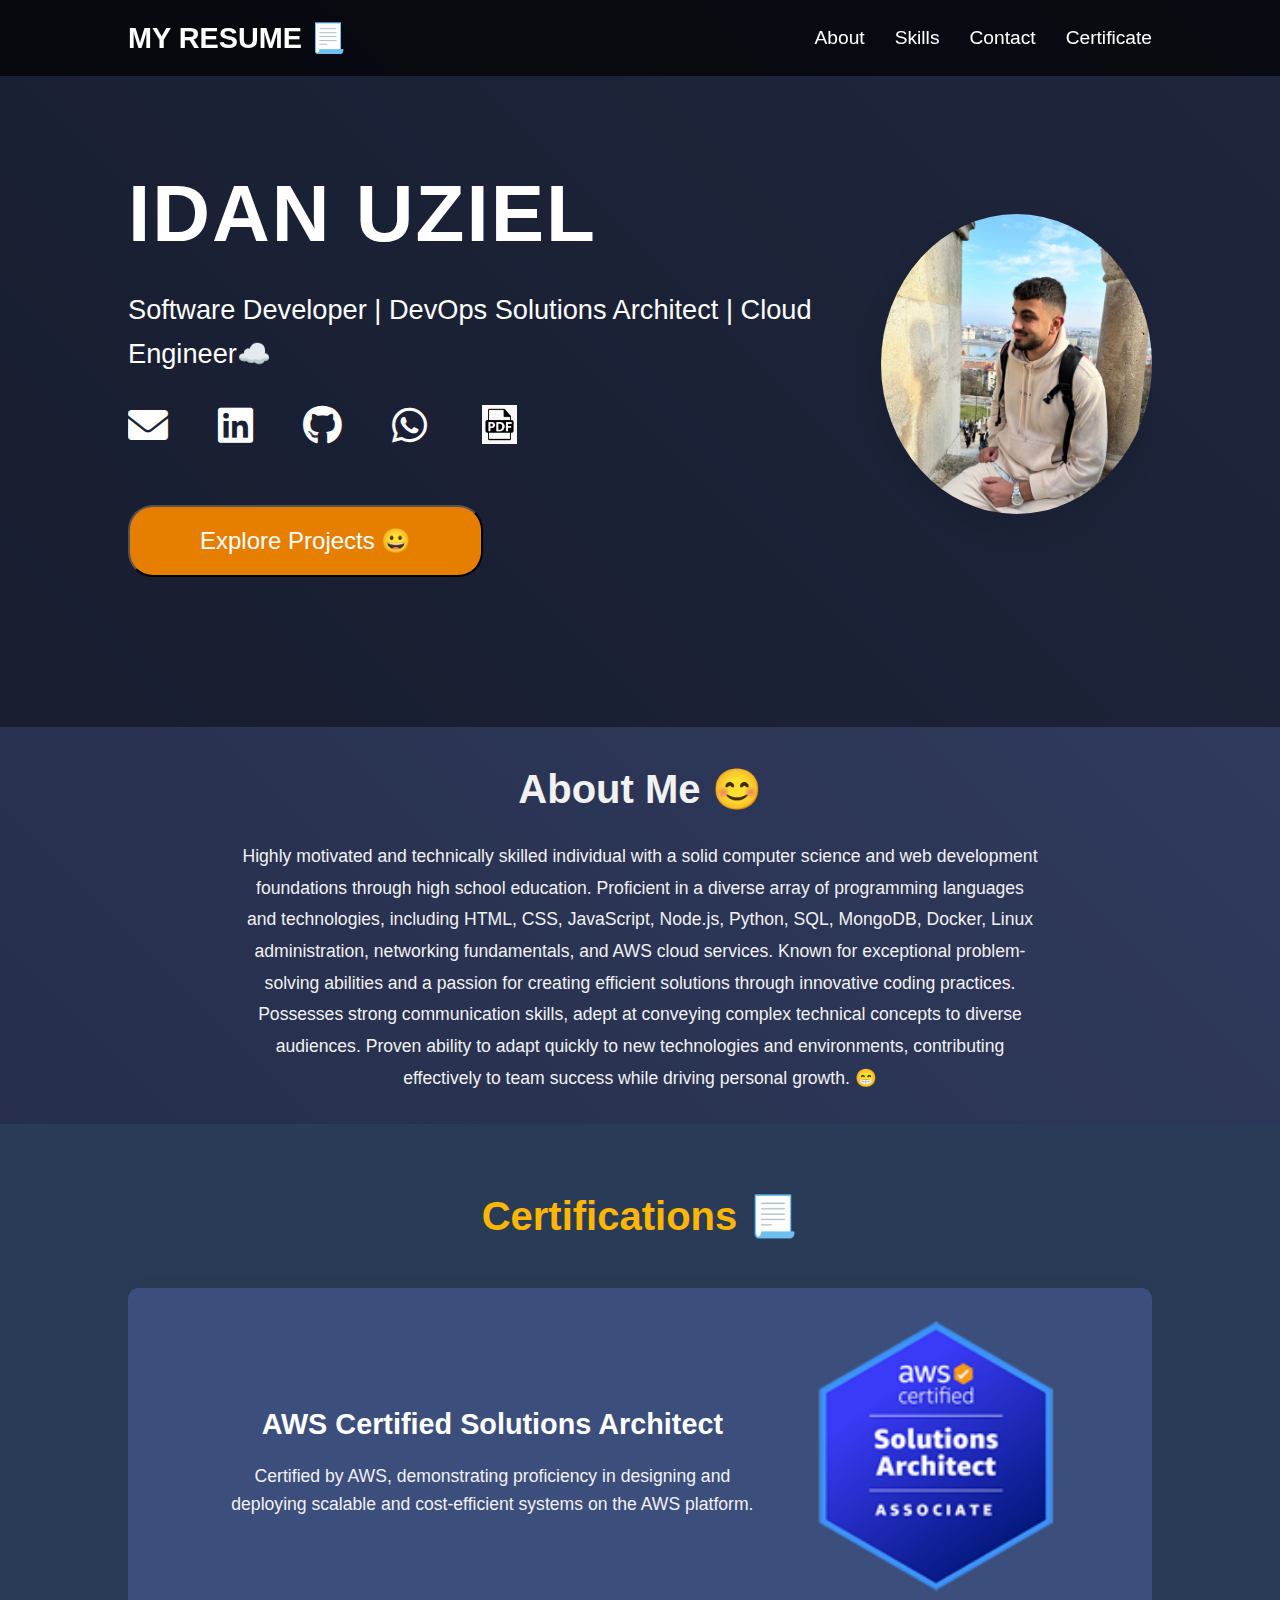
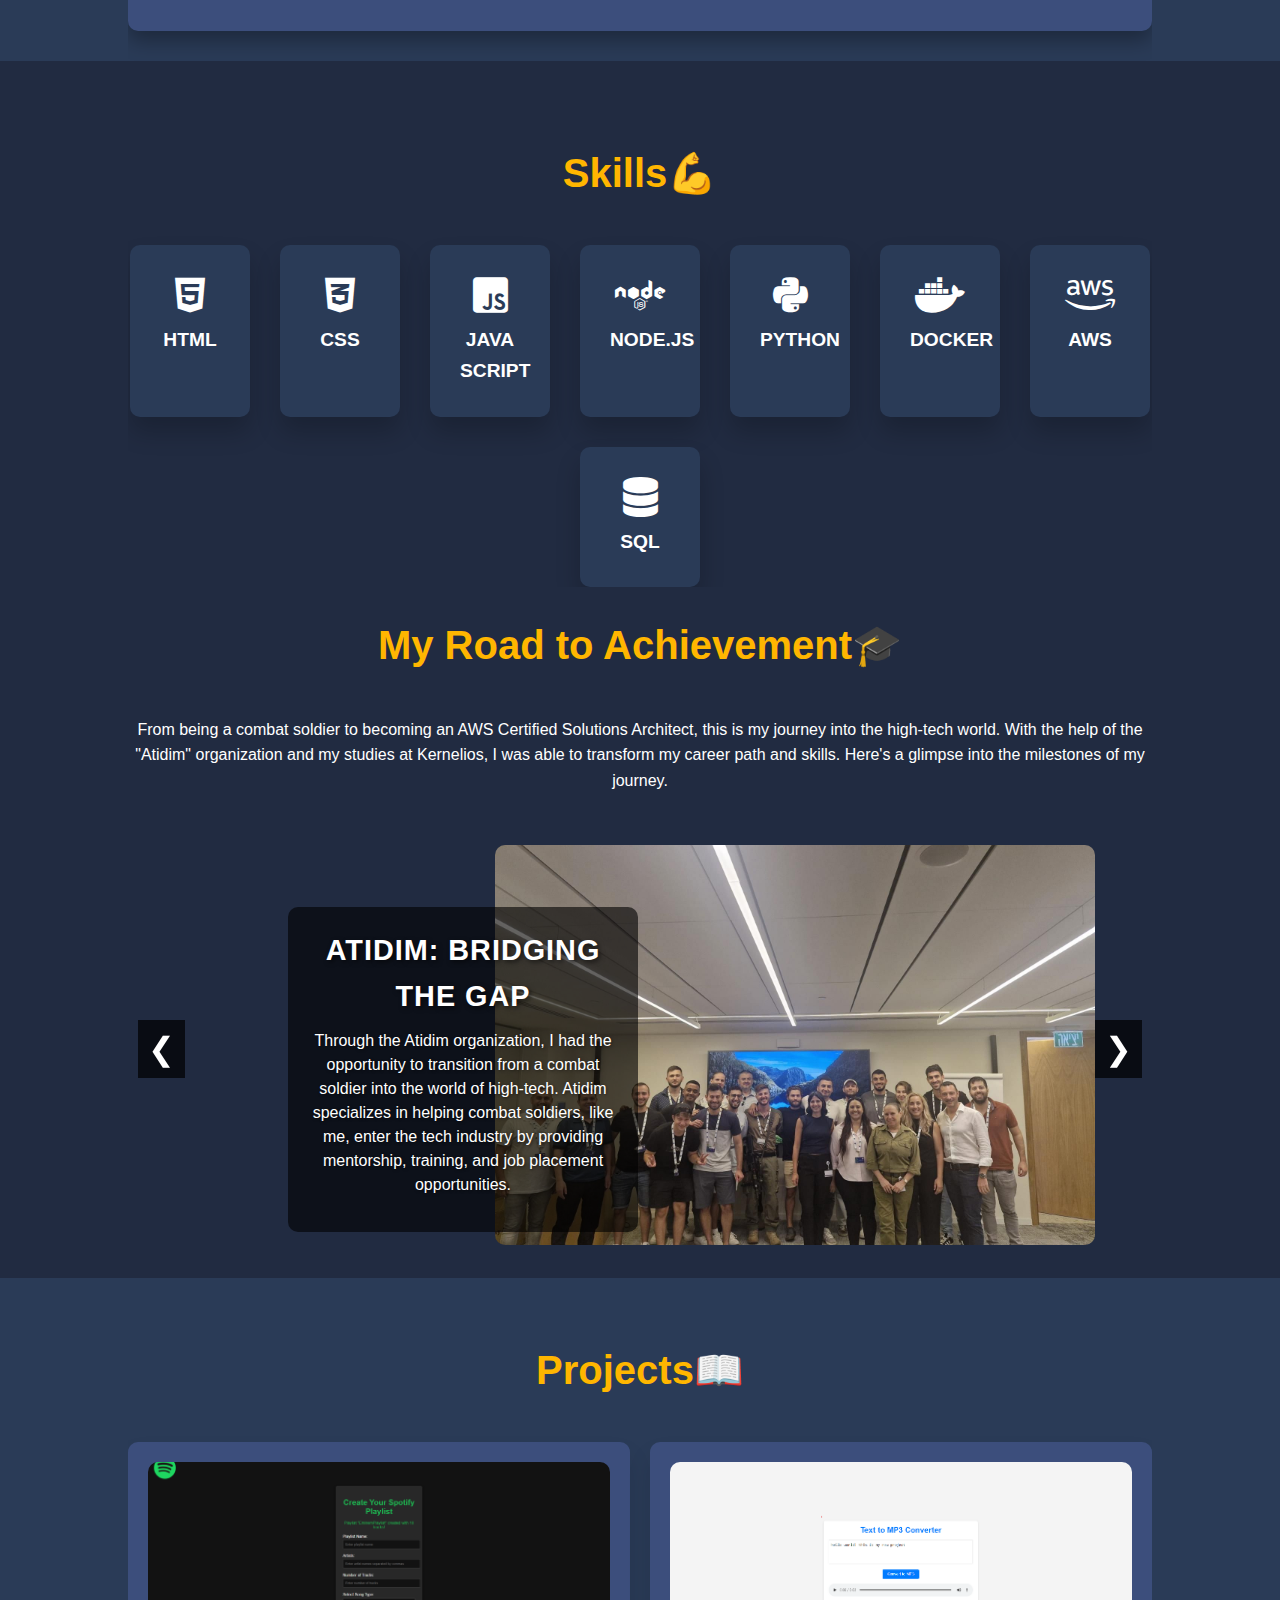
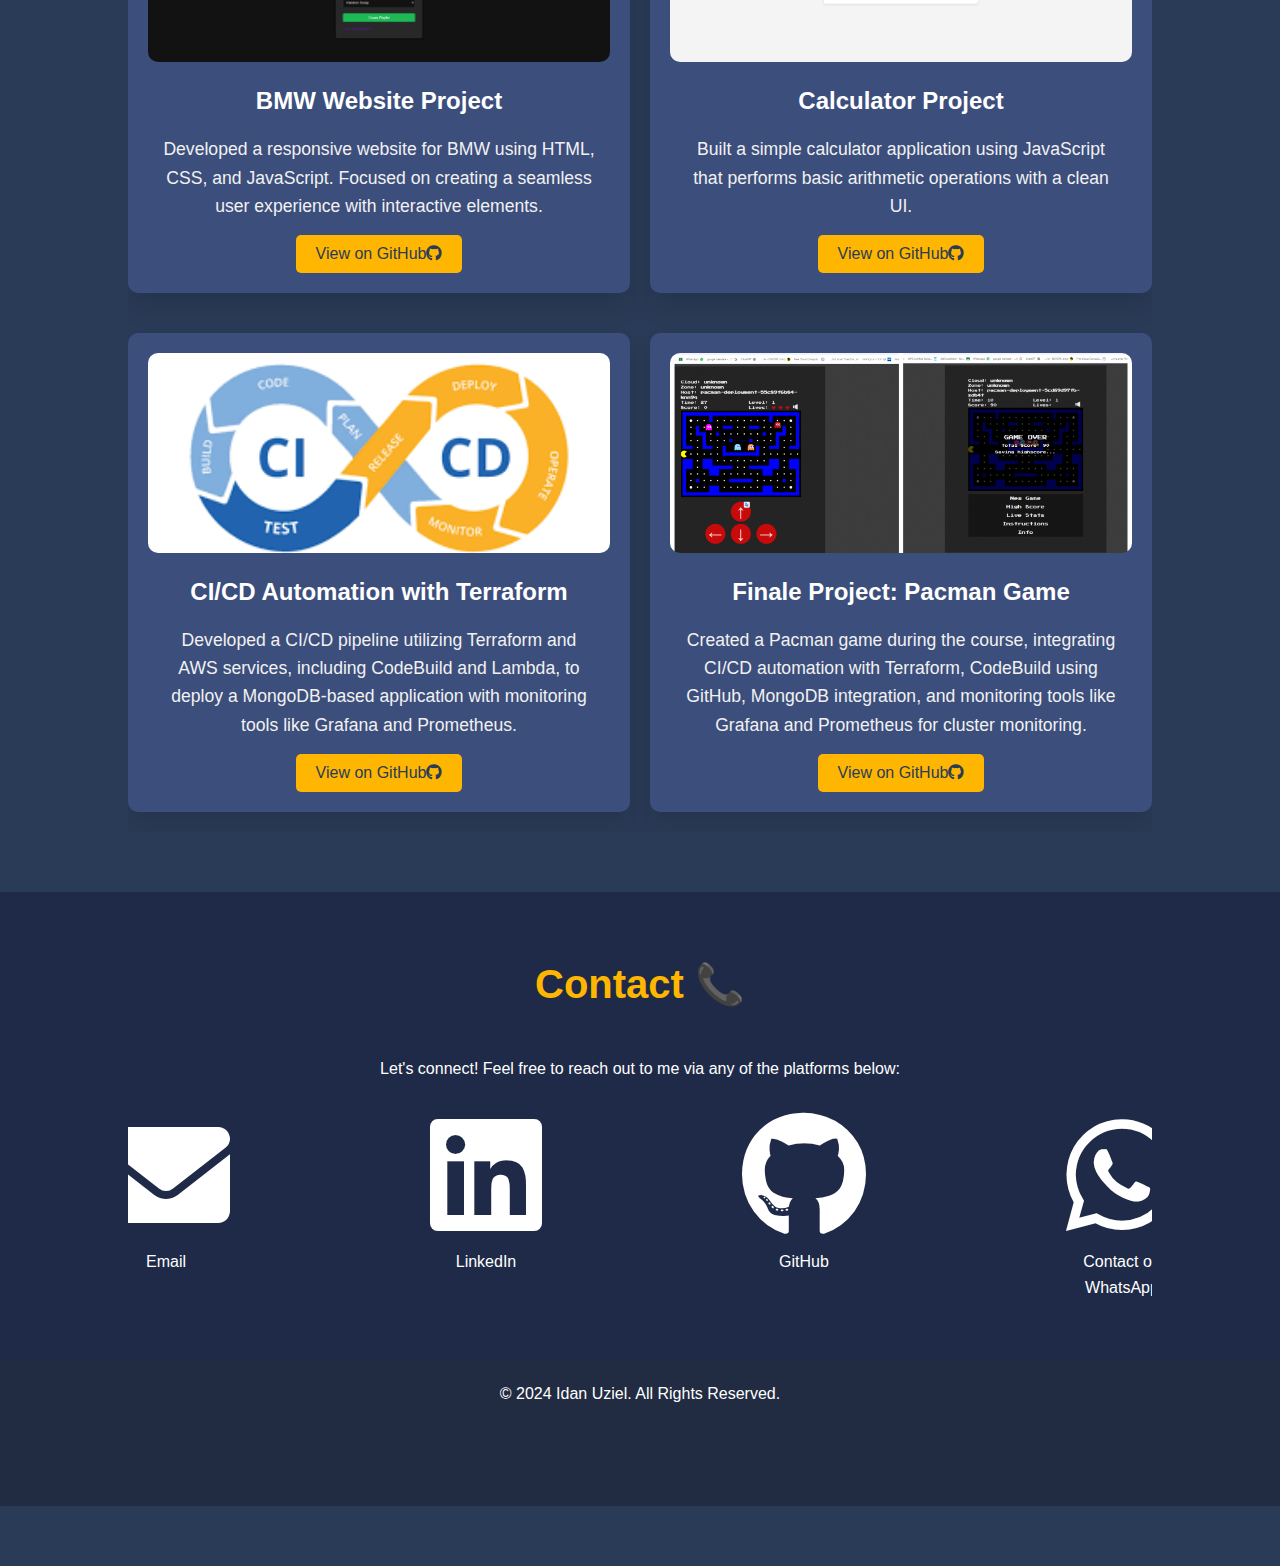
==== index.html @ 5c67870a "first commit" ====
<!DOCTYPE html>
<html lang="en">
<head>
    <meta charset="UTF-8">
    <meta name="viewport" content="width=device-width, initial-scale=1.0">
    <title>Idan Uziel - Resume</title>
    <link href="https://fonts.googleapis.com/css2?family=Roboto:wght@300;400;500;700&display=swap" rel="stylesheet">
    <link rel="stylesheet" href="styles.css">
    <!-- Font Awesome -->
    <link rel="stylesheet" href="https://cdnjs.cloudflare.com/ajax/libs/font-awesome/6.0.0-beta3/css/all.min.css" />
    <!-- Google Material Icons -->
    <link rel="stylesheet" href="https://fonts.googleapis.com/icon?family=Material+Icons">
    <link rel="stylesheet" href="https://cdnjs.cloudflare.com/ajax/libs/font-awesome/6.0.0-beta3/css/all.min.css">
    <script src="javascript.js"></script>
    
    
</head>
<body>

    <!-- Navbar Section -->
    <nav>
        <div class="container">
            <div class="logo">
                <h1>MY RESUME &#128195;</h1>
            </div>
            <ul class="nav-links">
                <li><a href="#about">About</a></li>
                <li><a href="#skills">Skills</a></li>
                <li><a href="#contact">Contact</a></li>
                <li><a href="#certifications">Certificate</a></li>
            </ul>
        </div>
    </nav>

    <!-- Header Section -->
    <header>
        <div class="container">
            <div class="header-content">
                <div class="title-container">
                    <h1>Idan Uziel</h1>
                    <p>Software Developer | DevOps Solutions Architect | Cloud Engineer☁️</p>
                    <div>
                        <div class="contactlogos">
                            <div class="social-links">
                                <a href="mailto:your.email@example.com" class="contact-link"><i class="fas fa-envelope"></i></a> 
                                <a href="https://www.linkedin.com/in/your-profile/" class="contact-link"><i class="fab fa-linkedin"></i></a>
                                <a href="https://github.com/idanuziel" class="contact-link"><i class="fab fa-github"></i></a>
                                <a href="https://wa.me/+9720543116399" target="_blank" class="contact-link">
                                    <i class="fab fa-whatsapp"></i>
                                <a href="קורות חיים עידן עוזיאל (3) (4).pdf" download="Idan Uziel Resume" class="pdf-icon">
                                    <img src="pdf.png" alt="Download Resume" />
                            </div>
                        </div>
                    </div>
                    <!-- "Who Am I?" Button -->
                    <a href=#projects>
                        <button class="who-am-i-btn">Explore Projects &#128512;</button>
                    </a>
                </div>
                <img src="me.jpg" alt="Profile Picture" class="profile-image">
                
                
            </div>
        </div>
    </header>

    <!-- About Section -->
    <section id="about" class="about">
        <div class="container">
            <h2>About Me &#128522;</h2>
            <p>Highly motivated and technically skilled individual with a solid
                computer science and web development foundations through high
                school education. Proficient in a diverse array of programming
                languages and technologies, including HTML, CSS, JavaScript,
                Node.js, Python, SQL, MongoDB, Docker, Linux administration,
                networking fundamentals, and AWS cloud services. Known for
                exceptional problem-solving abilities and a passion for creating
                efficient solutions through innovative coding practices. Possesses
                strong communication skills, adept at conveying complex technical
                concepts to diverse audiences. Proven ability to adapt quickly to new
                technologies and environments, contributing effectively to team
                success while driving personal growth. &#128513</p>
            
            
            
        </div>
    </section>

    <section id="certifications" class="certifications">
        <div class="container">
            <h2>Certifications &#128195;</h2>
            <div class="certification-item">
                <div class="certification-info">
                    <h3>AWS Certified Solutions Architect</h3>
                    <p>Certified by AWS, demonstrating proficiency in designing and deploying scalable and cost-efficient systems on the AWS platform.</p>
                </div>
                <div class="certification-image">
                    <img src="AWS-Certified-Solutions-Architect-Associate_badge_150x150.e359ae4a6d4d82c3e31d4f9104c8d389b56a2423.png" alt="AWS Certification" class="certification-img">
                </div>
            </div>
        </div>



    <!-- Skills Section -->
    <section id="skills" class="skills">
        <div class="container">
            <h2>Skills💪</h2>
            <div class="skills-list">
                <div class="skill-card">
                    <i class="fab fa-html5"></i>
                    <h3>HTML</h3>
                </div>
                <div class="skill-card">
                    <i class="fab fa-css3-alt"></i>
                    <h3>CSS</h3>
                </div>
                <div class="skill-card">
                    <i class="fab fa-js-square"></i>
                    <h3>Java
                        Script</h3>
                </div>
                
                <div class="skill-card">
                    <i class="fab fa-node"></i>
                    <h3>Node.js</h3>
                </div>
                <div class="skill-card">
                    <i class="fab fa-python"></i>
                    <h3>Python</h3>
                </div>
                <div class="skill-card">
                    <i class="fab fa-docker"></i>
                    <h3>Docker</h3>
                </div>
                <div class="skill-card">
                    <i class="fab fa-aws"></i>
                    <h3>AWS</h3>
                </div>
                <div class="skill-card">
                    <i class="fas fa-database"></i>
                    <h3>SQL</h3>
                </div>
            </div>
        </div>
<br>
    <!-- Road to Achievement Section with Slider -->

        <!-- Slider Container -->
        <!-- Road to Achievement Section with Slider -->
<section id="road-to-achievement" class="road-to-achievement">
    <div class="container">
        <h2>My Road to Achievement&#127891;</h2>
        <p class="intro-text">From being a combat soldier to becoming an AWS Certified Solutions Architect, this is my journey into the high-tech world. With the help of the "Atidim" organization and my studies at Kernelios, I was able to transform my career path and skills. Here's a glimpse into the milestones of my journey.</p>
<br> <br>
        <!-- Slider Container -->
        <div class="slider-container">
            <div class="slider">
                <!-- Slide 1: Atidim Organization -->
                <div class="slide active">  <!-- Active class added here -->
                    <div class="slide-image">
                        <img src="kernel.jpeg" alt="Atidim Event" class="slide-img">
                    </div>
                    <div class="slide-info">
                        <h3>Atidim: Bridging the Gap</h3>
                        <p>Through the Atidim organization, I had the opportunity to transition from a combat soldier into the world of high-tech. Atidim specializes in helping combat soldiers, like me, enter the tech industry by providing mentorship, training, and job placement opportunities.</p>
                    </div>
                </div>
                <!-- Slide 2: Kernelios College -->
                <div class="slide">
                    <div class="slide-image">
                        <img src="kernel2.jpeg" alt="Kernelios College" class="slide-img">
                    </div>
                    <div class="slide-info">
                        <h3>5 Months at Kernelios</h3>
                        <p>During my 5 months at Kernelios College, I gained deep knowledge in cloud computing, infrastructure automation, and DevOps practices. The program was intense, but it provided me with hands-on experience that made a significant impact on my career. I completed the course with the AWS Solutions Architect certification, a key step in my journey.</p>
                    </div>
                </div>

                <!-- Slide 3: AWS Certification -->
                <div class="slide">
                    <div class="slide-image">
                        <img src="aws-solutions-architect.webp" alt="AWS Certification" class="slide-img">
                    </div>
                    <div class="slide-info">
                        <h3>AWS Solutions Architect Certification</h3>
                        <p>Completing the AWS Solutions Architect certification was a significant milestone. It not only deepened my understanding of cloud infrastructure but also validated my skills in designing and deploying scalable and reliable systems using AWS services.</p>
                    </div>
                </div>
            </div>

            <!-- Navigation Arrows -->
            <button class="prev" onclick="moveSlide(-1)">&#10094;</button>
            <button class="next" onclick="moveSlide(1)">&#10095;</button>
        </div>
    </div>
    <br>
</section>

<section id="projects" class="projects">
    <div class="container">
        <h2>Projects&#128214;</h2>
        <div class="project-list">
            <div class="project-item">
                <img src="spotify1.png" alt="BMW Website Project" class="project-image">
                <div class="project-text">
                    <h3>BMW Website Project</h3>
                    <p>Developed a responsive website for BMW using HTML, CSS, and JavaScript. Focused on creating a seamless user experience with interactive elements.</p>
                    <a href="https://github.com/username/bmw-website" target="_blank">
                        <button class="github-button">View on GitHub<i class="fab fa-github"></i></button>
                    </a>
                </div>
            </div>
            <div class="project-item">
                <img src="polly.png" alt="Calculator Project" class="project-image">
                <div class="project-text">
                    <h3>Calculator Project</h3>
                    <p>Built a simple calculator application using JavaScript that performs basic arithmetic operations with a clean UI.</p>
                    <a href="https://github.com/username/calculator" target="_blank">
                        <button class="github-button">View on GitHub<i class="fab fa-github"></i></button>
                    </a>
                </div>
            </div>
            <div class="project-item">
                <img src="cicd.png" alt="CI/CD Automation with Terraform" class="project-image">
                <div class="project-text">
                    <h3>CI/CD Automation with Terraform</h3>
                    <p>Developed a CI/CD pipeline utilizing Terraform and AWS services, including CodeBuild and Lambda, to deploy a MongoDB-based application with monitoring tools like Grafana and Prometheus.</p>
                    <a href="https://github.com/username/cicd-terraform" target="_blank">
                        <button class="github-button">View on GitHub<i class="fab fa-github"></i></button>
                    </a>
                </div>
            </div>
            <div class="project-item">
                <img src="pacmangame.png" alt="Finale Project: Pacman Game" class="project-image">
                <div class="project-text">
                    <h3>Finale Project: Pacman Game</h3>
                    <p>Created a Pacman game during the course, integrating CI/CD automation with Terraform, CodeBuild using GitHub, MongoDB integration, and monitoring tools like Grafana and Prometheus for cluster monitoring.</p>
                    <a href="https://github.com/username/pacman-game" target="_blank">
                        <button class="github-button">View on GitHub<i class="fab fa-github"></i></button>
                    </a>
                </div>
            </div>
        </div>
    </div>
</section>

    <!-- Contact Section -->
    <section id="contact" class="contact">
        <div class="container">
            <h2>Contact &#128222;</h2>
            <p>Let's connect! Feel free to reach out to me via any of the platforms below:</p>
            <div class="social-links">
                <a href="mailto:your.email@example.com" class="contact-link"><i class="fas fa-envelope"></i><br> Email</a> 
                <a href="https://www.linkedin.com/in/your-profile/" class="contact-link"><i class="fab fa-linkedin"></i><br>LinkedIn</a>
                <a href="https://github.com/idanuziel" class= "contact-link"><i class="fab fa-github"></i><br> GitHub</a>
                <a href="https://wa.me/+9720543116399" target="_blank" class="contact-link">
                    <i class="fab fa-whatsapp"></i><br> Contact on WhatsApp
                </a>
            </div>
        </div>
    </section>

    <!-- Footer Section -->
    <footer>
        <div class="container">
            <p>&copy; 2024 Idan Uziel. All Rights Reserved.</p>
        </div>
    </footer>

    <!-- Scroll to Top Button -->
    <button id="scroll-to-top" class="scroll-to-top">
        <i class="material-icons">arrow_upward</i>
    </button>

    <!-- Script for Scroll to Top -->
    <script>
        const scrollToTopButton = document.getElementById("scroll-to-top");
        window.onscroll = () => {
            if (document.body.scrollTop > 100 || document.documentElement.scrollTop > 100) {
                scrollToTopButton.style.display = "block";
            } else {
                scrollToTopButton.style.display = "none";
            }
        };
        scrollToTopButton.addEventListener("click", () => {
            window.scrollTo({ top: 0, behavior: 'smooth' });
        });
    </script>

</body>
</html>
---- styles.css ----
/* Reset some default browser styles */
* {
    margin: 0;
    padding: 0;
    box-sizing: border-box;
    font-family: 'Trebuchet MS', sans-serif;
    
}
html {
    scroll-behavior: smooth;
}


/* Body and page layout */
body {
    font-family: 'Roboto', sans-serif;
    
    background: linear-gradient(45deg, #1e2a47, #6a7fca); 
   
    color: #f1f1f1;
    line-height: 1.6;
    overflow-x: hidden;
    
}
.pdf-icon img {
    width: 35px; /* Adjust the size of the icon */
    height: auto; /* Maintain aspect ratio */
    margin-left: 5px; /* Space between other icons */
    cursor: pointer; /* Indicates it is clickable */
    transition: transform 0.3s ease; /* Smooth hover effect */
}

/* Hover Effect */
.pdf-icon img:hover {
    transform: scale(1.1); /* Slight zoom effect when hovered */
}
/* Navbar Styling */
nav {
    background: rgba(0, 0, 0, 0.7);
    position: fixed;
    top: 0;
    width: 100%;
    padding: 15px 0;
    z-index: 100;
}

.who-am-i-btn {
    background-color: #e67e00; /* Orange color */
    color: white;
    padding: 20px 70px;
    border-radius: 25px;
    text-decoration: none;
    margin-top: 50px;
   
    font-weight: 500;
    font-size: x-large;
    transition: background-color 0.3s ease, transform 0.3s ease;
}

.who-am-i-btn:hover {
    background-color: #ffb600; /* Darker orange on hover */
    transform: scale(1.05);
}

.who-am-i-btn:active {
    background-color: #cc8400; /* Even darker orange when clicked */
}

nav .container {
    display: flex;
    justify-content: space-between;
    align-items: center;
}

nav .logo h1 {
    color: white;
    font-size: 1.8rem;
}

nav .nav-links {
    display: flex;
    gap: 30px;
}

nav .nav-links li {
    list-style: none;
}

nav .nav-links a {
    text-decoration: none;
    color: white;
    font-size: 1.2rem;
    transition: color 0.3s ease;
}

nav .nav-links a:hover {
    color: #ffb600;
}

/* Header Section */
header {
    background: rgba(0, 0, 0, 0.7);
    padding: 150px 0;
    color: white;
}

header .container {
    display: flex;
    justify-content: space-between;
    align-items: center;
}

header .header-content {
    display: flex;
    justify-content: space-between;
    align-items: center;
    width: 100%;
}

.header-text {
    max-width: 50%;
}

header h1 {
    font-size: 5rem;
    margin-bottom: 10px;
    text-transform: uppercase;
    letter-spacing: 2px;
}

header p {
    font-size: 1.7rem;
}

.profile-image {
    width: 300px;
    height: 300px;
    border-radius: 50%;
    object-fit: cover;
    box-shadow: 0 10px 30px rgba(0, 0, 0, 0.1);
    transition: transform 0.3s ease;
}

.profile-image:hover {
    transform: scale(1.1);
}

/* About Section */
.about {
    padding: 30px 0;
    text-align: center;
    background: rgba(0, 0, 0, 0.5);
}

.about h2 {
    font-size: 2.5rem;
    margin-bottom: 20px;
}

.about p {
    font-size: 1.1rem;
    max-width: 800px;
    margin: 0 auto;
    line-height: 1.8;
}

/* Section */
.skills {
    background: #212b41;
    padding: 80px 0;
    text-align: center;
}

.skills h2 {
    font-size: 2.5rem;
    margin-bottom: 30px;
    color: #ffb600;
}

.skills-list {
    display: flex;
    justify-content: center;
    gap: 30px;
    flex-wrap: wrap;
}

.skill-card {
    background: #2a3b57;
    padding: 30px;
    border-radius: 10px;
    text-align: center;
    width: 120px;
    box-shadow: 0px 15px 25px rgba(0, 0, 0, 0.2);
    transition: all 0.3s ease;
}

.skill-card:hover {
    transform: scale(1.1);
    background: #ffb600;
    box-shadow: 0px 20px 40px rgba(0, 0, 0, 0.3);
}

.skill-card i {
    font-size: 2.5rem;
    color: white;
    margin-bottom: 10px;
}

.skill-card h3 {
    color: white;
    font-size: 1.2rem;
    text-transform: uppercase;
}

/* Contact Section */
.contact {
    padding: 60px 0;
    text-align: center;
    background: #1e2a47;
}

.contact h2 {
    font-size: 2.5rem;
    margin-bottom: 30px;
    color: #ffb600;
}

.contact .social-links {
    display: flex;
    justify-content: center;
    gap: 200px;
    margin-top: 30px;
}
.contactlogos .social-links{

    display: flex;
    width: 20%;
    justify-content: space-between;
    gap: 50px;
    margin-top: 30px;

}
.contactlogos i {
    font-size: 2.5rem; /* Larger icon size */
    margin-bottom: 10px; /* Space between icon and text */
}

.contact-link {
    text-decoration: none;
    color: white;
    font-size: 1rem; /* Smaller text size */
    font-weight: 500;
    transition: color 0.3s ease;
    text-align: center; /* Center the text below the icons */
}

.contact-link:hover {
    color: #ffb600;
}

.contact i {
    font-size: 8rem; /* Larger icon size */
    margin-bottom: 10px; /* Space between icon and text */
}

/* Optional: Adjust icon size on hover if desired */
.contact-link:hover i {
    transform: scale(1.1); /* Slightly scale the icon when hovered */
}

/* Footer Section */
footer {
    background: #212b41;
    color: white;
    padding: 20px;
    text-align: center;
}

/* Scroll to Top Button */
.scroll-to-top {
    display: none;
    position: fixed;
    bottom: 30px;
    right: 30px;
    background-color: #ffb600;
    color: white;
    border: none;
    border-radius: 50%;
    padding: 10px;
    font-size: 1.5rem;
    cursor: pointer;
    box-shadow: 0 4px 10px rgba(0, 0, 0, 0.2);
    transition: transform 0.3s ease;
}

.scroll-to-top:hover {
    transform: scale(1.1);
}

.container {
    width: 80%;
    margin: 0 auto;
}
.projects {
    background: #2a3b57;
    padding: 60px 0;
    text-align: center;
}

.projects h2 {
    font-size: 2.5rem;
    margin-bottom: 40px;
    color: #ffb600;
}

.project-list {
    display: flex;
    flex-wrap: wrap;
    justify-content: space-between;
    gap: 20px;
}

.project-item {
    background: #3c4e7c;
    padding: 20px;
    width: calc(50% - 10px);
    border-radius: 10px;
    box-shadow: 0 15px 25px rgba(0, 0, 0, 0.1);
    transition: all 0.3s ease;
    display: flex;
    flex-direction: column;
    align-items: center;
    justify-content: space-between;  /* Ensures the button is pushed to the bottom */
    overflow: hidden;
    margin-bottom: 20px;
}

.project-item:hover {
    background: #ffb600;
    transform: scale(1.05);
    box-shadow: 0px 25px 50px rgba(0, 0, 0, 0.2);
}

.project-image {
    width: 100%;
    height: 200px;
    object-fit: cover;
    border-radius: 10px;
    margin-bottom: 20px;
    transition: all 0.3s ease;
}

.project-item:hover .project-image {
    transform: scale(1.1);
}

.project-text {
    padding: 0 15px;
    margin-bottom: auto;  /* Pushes the content above the button */
}

.project-item h3 {
    color: white;
    font-size: 1.5rem;
    margin-bottom: 15px;
}

.project-item p {
    color: #f1f1f1;
    font-size: 1.1rem;
}

.github-button {
    background-color: #ffb600;
    color: #2a3b57;
    border: none;
    padding: 10px 20px;
    font-size: 1rem;
    border-radius: 5px;
    cursor: pointer;
    margin-top: 15px;
    text-decoration: none;
    transition: background-color 0.3s ease;
    
}

.github-button:hover {
    background-color: #ff9000;
}

/* Responsive adjustments for smaller screens */
@media (max-width: 768px) {
    .project-item {
        width: 100%; /* Stacks projects vertically on smaller screens */
    }
}



/* Certifications Section */
.certifications {
    background: #2a3b57;
    padding: 60px 0;
    text-align: center;
    color: white;
}

.certifications h2 {
    font-size: 2.5rem;
    margin-bottom: 40px;
    color: #ffb600;
}

.certification-item {
    display: flex;
    justify-content: center;
    align-items: center;
    margin-bottom: 30px;
    background: #3c4e7c;
    padding: 20px;
    border-radius: 10px;
    box-shadow: 0px 10px 20px rgba(0, 0, 0, 0.3);
    transition: all 0.3s ease;
}

.certification-item:hover {
    transform: scale(1.05);
    background: #ffb600;
    box-shadow: 0px 20px 40px rgba(0, 0, 0, 0.2);
}

.certification-info {
    width: 60%;
    padding: 20px;
}

.certification-info h3 {
    font-size: 1.8rem;
    color: white;
    margin-bottom: 15px;
}

.certification-info p {
    font-size: 1.1rem;
    color: #f1f1f1;
    line-height: 1.6;
}

.certification-image {
    width: 30%;
    padding: 10px;
}

.certification-img {
    width: 100%;
    height: auto;
    
    
}

/* General Container Styles */
.container {
    width: 80%;
    margin: 0 auto;
    overflow: hidden;
    
}

/* Slider Container */
/* Slider Container */
.slider-container {
    position: relative;
    max-width: 100%;
    margin: 0 auto;
}

/* Slider - Holds all the slides */
.slider {
    display: flex;
    transition: transform 0.5s ease-in-out;
}

/* Each slide */
.slide {
    min-width: 100%;
    display: none; /* Hide slides by default */
    position: relative;
}

/* Make the active slide visible */
.slide.active {
    display: block;
}

/* Styling for the images */
.slide-image img {
    width: 600px;
    height: 400px;
    border-radius: 10px;
    object-fit: cover;
    margin-left: 310px;
}

/* Styling for the slide info (text) */
.slide-info {
    position: absolute;
    bottom: 20px;
    left: 20px;
    background: rgba(0, 0, 0, 0.6); /* Dark overlay for contrast */
    color: white;
    padding: 20px;
    border-radius: 10px;
    max-width: 350px;
    transition: opacity 0.3s ease;
    opacity: 0; /* Start with the description hidden */
    transform: translateY(20px); /* Slightly translate the description down */
    margin-left: 140px;
}

/* Slide description becomes visible when the slide is active */
.slide.active .slide-info {
    opacity: 1;
    transform: translateY(0); /* Slide the description up into view */
}

/* Title Styling for Slide Descriptions */
.slide-info h3 {
    font-size: 1.8rem;
    font-weight: 700;
    margin-bottom: 10px;
    letter-spacing: 1px;
    text-transform: uppercase;
    text-shadow: 2px 2px 5px rgba(0, 0, 0, 0.6);
}

/* Paragraph Styling for Slide Descriptions */
.slide-info p {
    font-size: 1rem;
    line-height: 1.5;
    font-weight: 400;
    margin-bottom: 15px;
    text-shadow: 1px 1px 3px rgba(0, 0, 0, 0.5);
}

/* Navigation Arrows */
.prev, .next {
    position: absolute;
    top: 50%;
    transform: translateY(-50%);
    background-color: rgba(0, 0, 0, 0.7);
    color: white;
    font-size: 2rem;
    padding: 10px;
    border: none;
    cursor: pointer;
    z-index: 100;
    transition: background-color 0.3s ease;
}

.prev {
    left: 10px;
}

.next {
    right: 10px;
}

/* Hover effect for navigation arrows */
.prev:hover, .next:hover {
    background-color: rgba(0, 0, 0, 0.9);
}
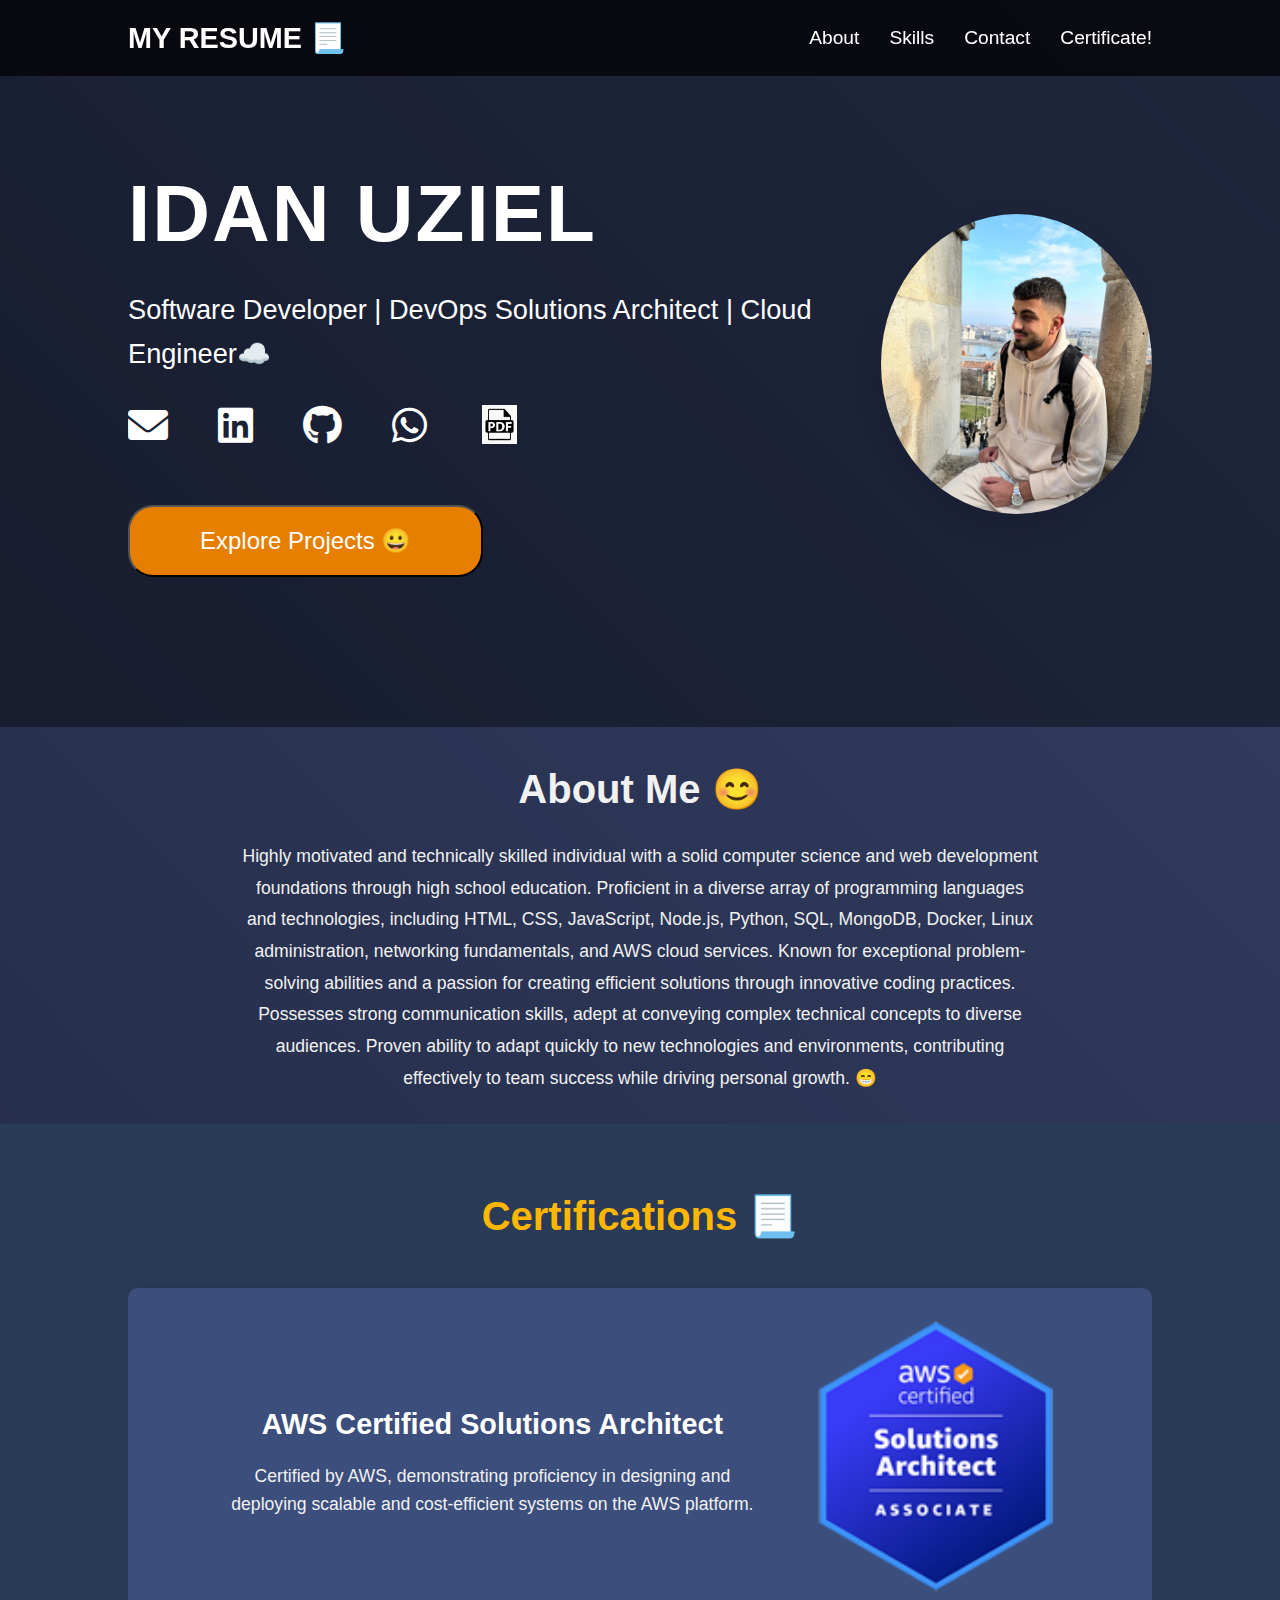
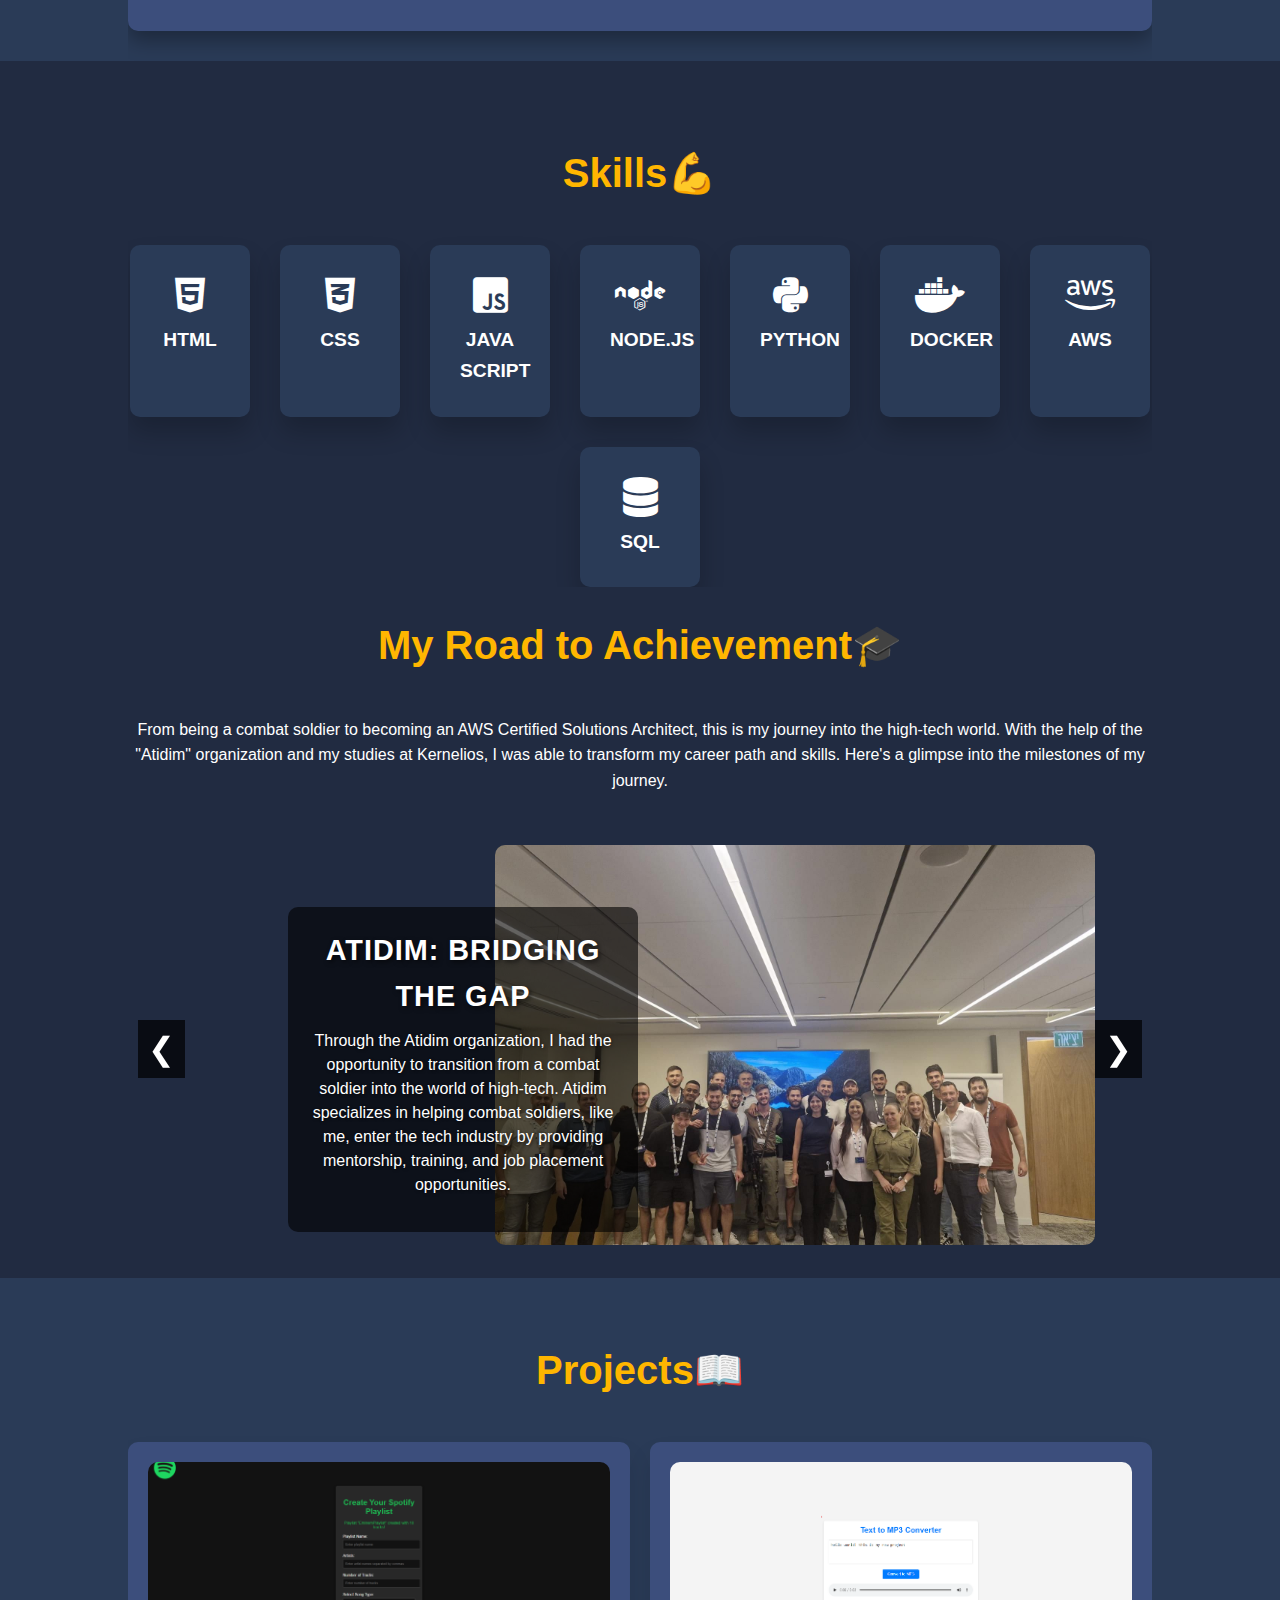
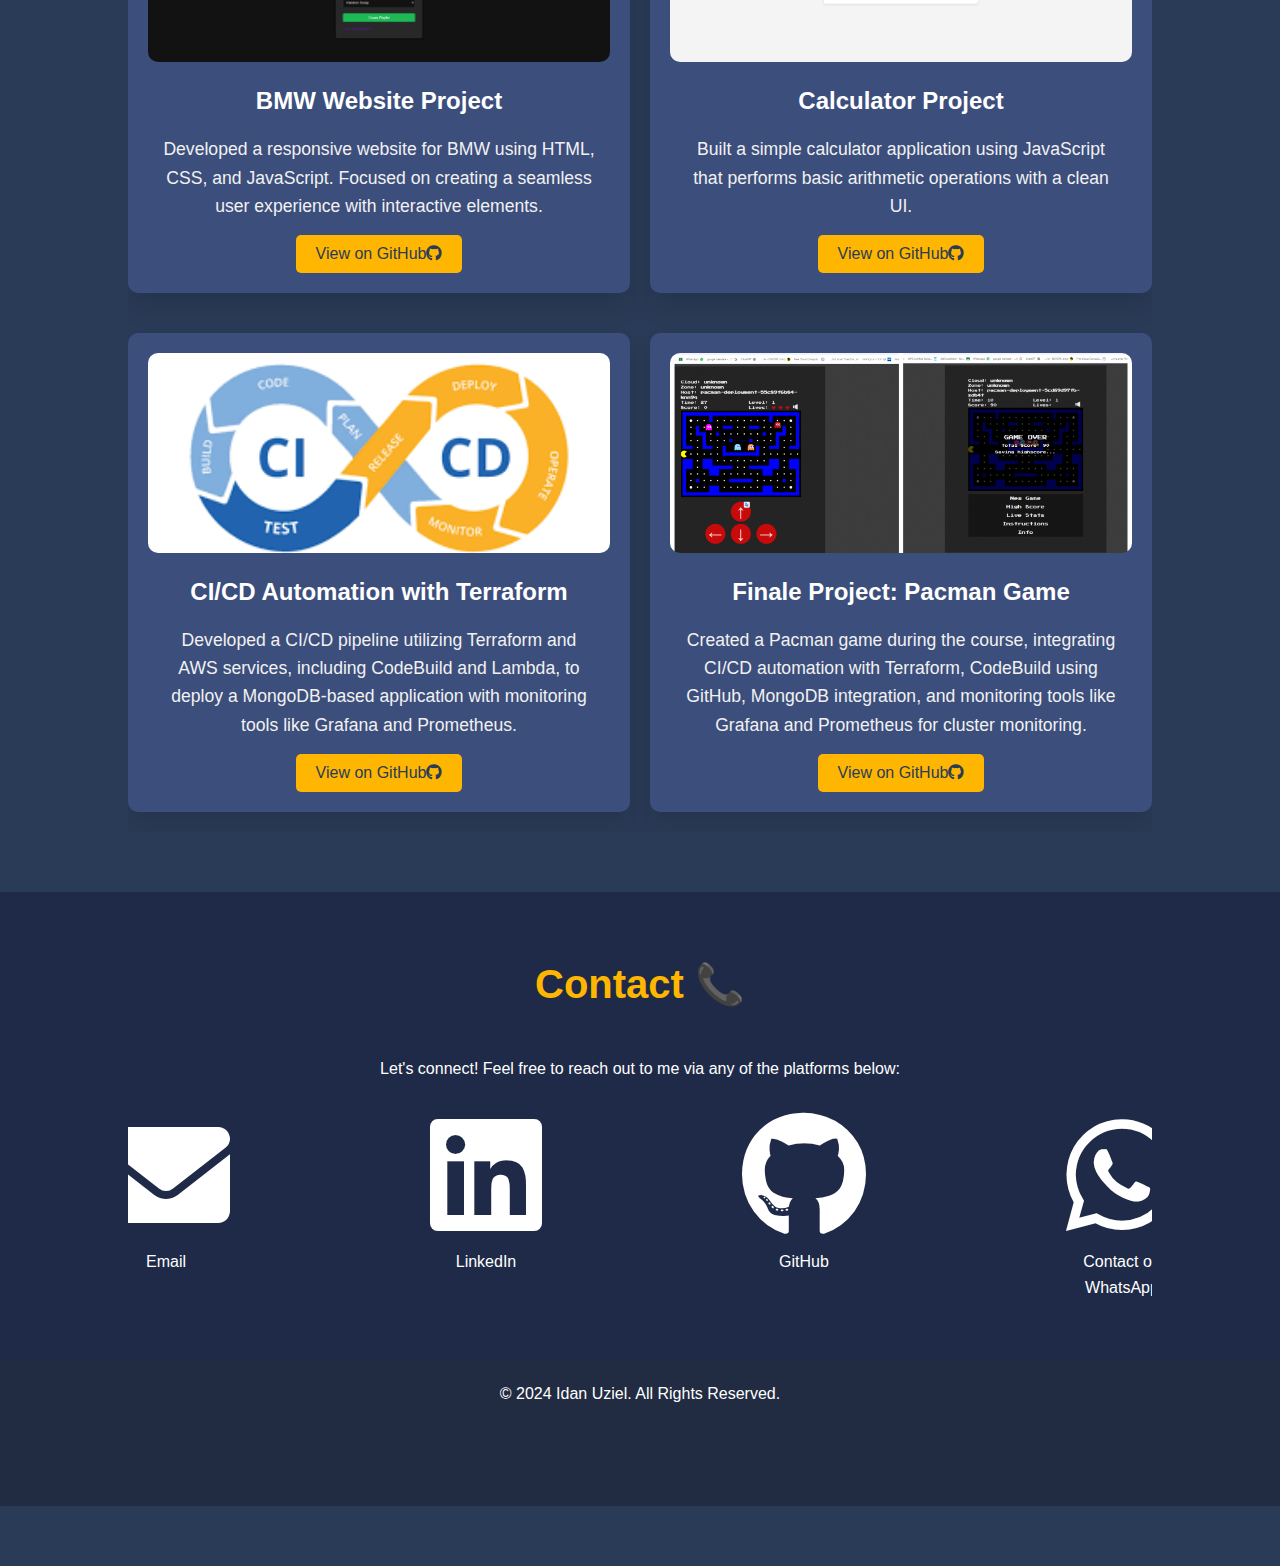
==== commit 338add7b: "my resume" ====
--- a/index.html
+++ b/index.html
@@ -27,7 +27,7 @@
                 <li><a href="#about">About</a></li>
                 <li><a href="#skills">Skills</a></li>
                 <li><a href="#contact">Contact</a></li>
-                <li><a href="#certifications">Certificate</a></li>
+                <li><a href="#certifications">Certificate!</a></li>
             </ul>
         </div>
     </nav>
